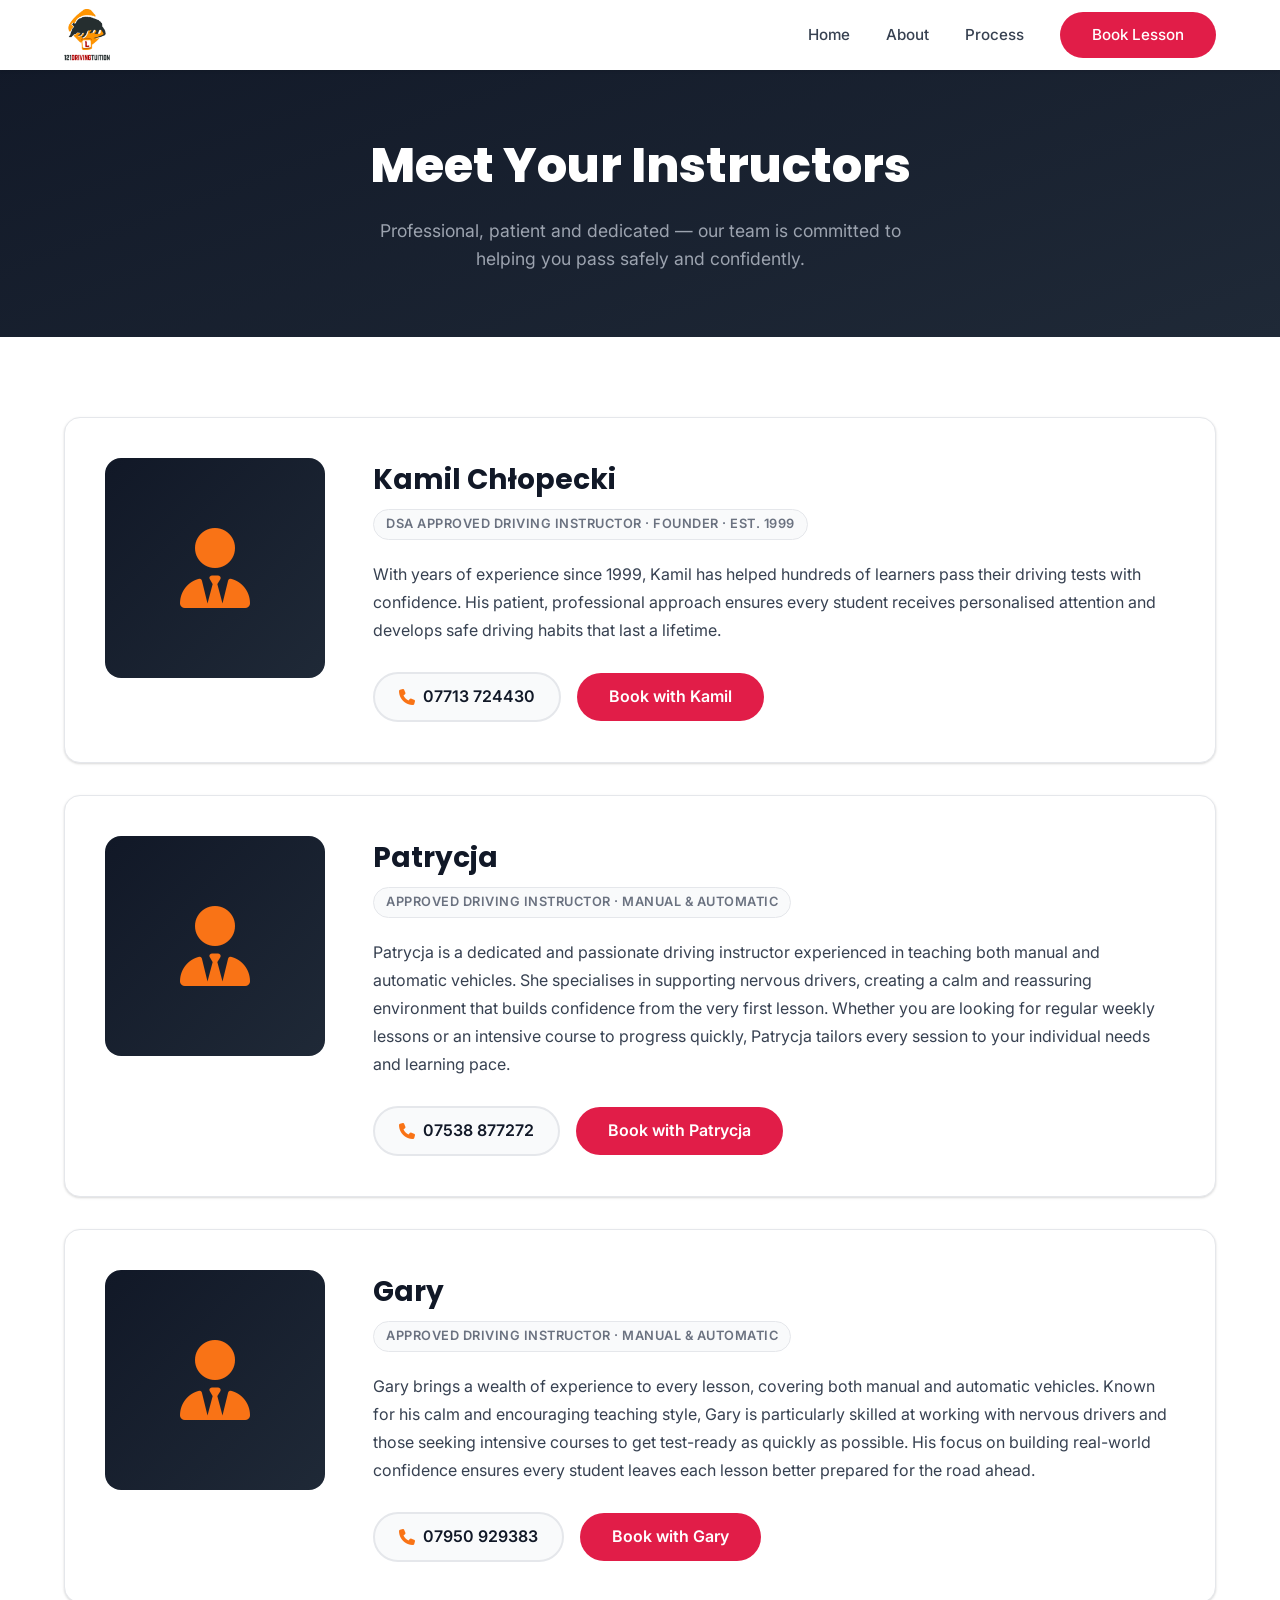
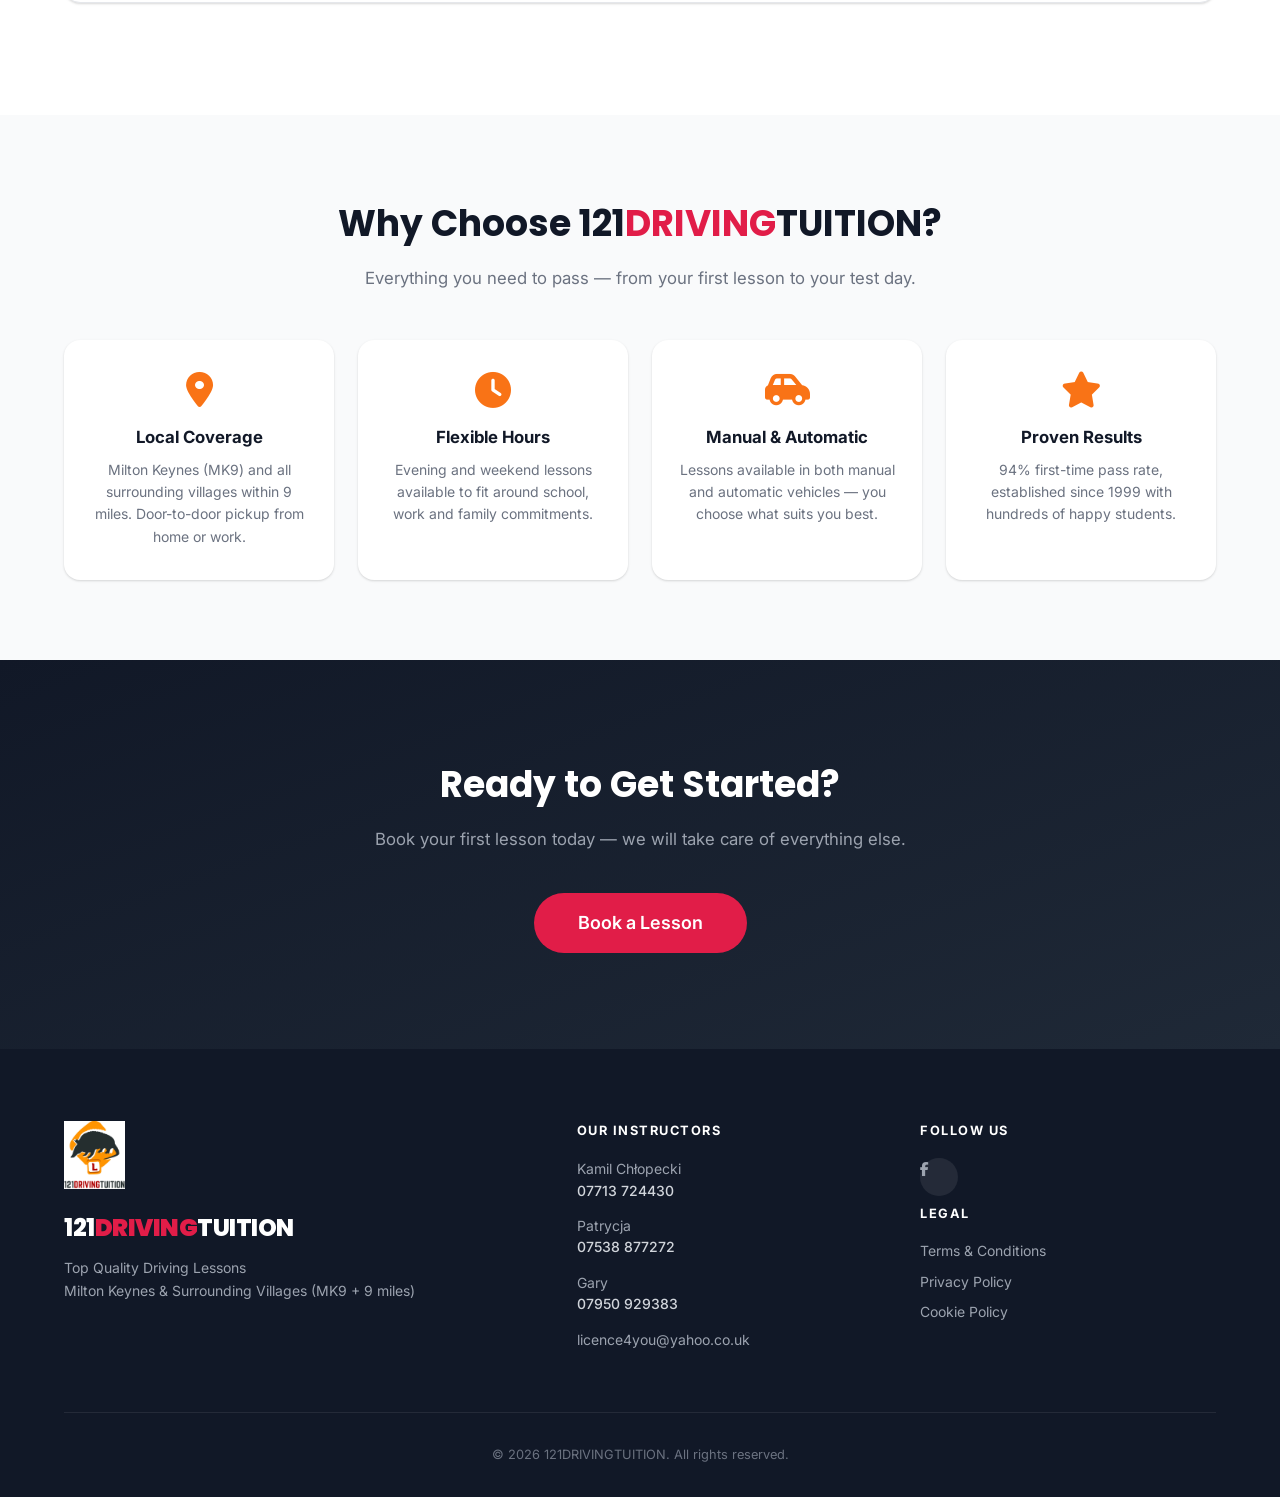
==== about.html @ 140a403e "Initial build of 121DRIVINGTUITION website - Landing page: hero, pricing, testimonials (dual scroll)" ====
<!DOCTYPE html>
<html lang="en">
<head>
  <meta charset="UTF-8">
  <meta name="viewport" content="width=device-width, initial-scale=1.0">
  <meta name="description" content="Meet the 121DRIVINGTUITION team — DSA Approved instructors Kamil, Patrycja and Gary serving Milton Keynes and surrounding villages.">
  <title>About Us | 121DRIVINGTUITION</title>
  <link rel="stylesheet" href="css/style.css">
  <link rel="preconnect" href="https://fonts.googleapis.com">
  <link rel="preconnect" href="https://fonts.gstatic.com" crossorigin>
  <link href="https://fonts.googleapis.com/css2?family=Inter:wght@400;500;600;700&family=Poppins:wght@600;700;800;900&display=swap" rel="stylesheet">
  <link rel="stylesheet" href="https://cdnjs.cloudflare.com/ajax/libs/font-awesome/6.5.0/css/all.min.css">
</head>
<body>

  <!-- ====== NAVBAR ====== -->
  <nav class="navbar" id="navbar">
    <div class="nav-inner">
      <a href="index.html" class="nav-logo">
        <img src="images/logo.jpg" alt="121DRIVINGTUITION logo">
      </a>
      <ul class="nav-menu" id="nav-menu">
        <li><a href="index.html"        class="nav-link">Home</a></li>
        <li><a href="about.html"        class="nav-link">About</a></li>
        <li><a href="process.html"      class="nav-link">Process</a></li>
        <li><a href="index.html#book"   class="nav-link btn-red">Book Lesson</a></li>
      </ul>
      <button class="hamburger" id="hamburger" aria-label="Toggle menu">
        <span></span><span></span><span></span>
      </button>
    </div>
  </nav>

  <!-- ====== PAGE HEADER ====== -->
  <section class="page-header">
    <div class="container">
      <h1>Meet Your Instructors</h1>
      <p>Professional, patient and dedicated &mdash; our team is committed to helping you pass safely and confidently.</p>
    </div>
  </section>

  <!-- ====== INSTRUCTORS ====== -->
  <section class="instructors">
    <div class="container">

      <!-- Kamil -->
      <div class="instructor-card">
        <div class="instructor-avatar">
          <i class="fas fa-user-tie"></i>
        </div>
        <div class="instructor-info">
          <h2>Kamil Ch&#322;opecki</h2>
          <span class="instructor-badge">DSA Approved Driving Instructor &middot; Founder &middot; Est. 1999</span>
          <p>
            With years of experience since 1999, Kamil has helped hundreds of learners pass their
            driving tests with confidence. His patient, professional approach ensures every student
            receives personalised attention and develops safe driving habits that last a lifetime.
          </p>
          <div class="instructor-actions">
            <a href="tel:07713724430" class="btn-phone">
              <i class="fas fa-phone"></i> 07713 724430
            </a>
            <a href="index.html#book" class="btn-red">Book with Kamil</a>
          </div>
        </div>
      </div>

      <!-- Patrycja -->
      <div class="instructor-card">
        <div class="instructor-avatar">
          <i class="fas fa-user-tie"></i>
        </div>
        <div class="instructor-info">
          <h2>Patrycja</h2>
          <span class="instructor-badge">Approved Driving Instructor &middot; Manual &amp; Automatic</span>
          <p>
            Patrycja is a dedicated and passionate driving instructor experienced in teaching
            both manual and automatic vehicles. She specialises in supporting nervous drivers,
            creating a calm and reassuring environment that builds confidence from the very first
            lesson. Whether you are looking for regular weekly lessons or an intensive course to
            progress quickly, Patrycja tailors every session to your individual needs and learning pace.
          </p>
          <div class="instructor-actions">
            <a href="tel:07538877272" class="btn-phone">
              <i class="fas fa-phone"></i> 07538 877272
            </a>
            <a href="index.html#book" class="btn-red">Book with Patrycja</a>
          </div>
        </div>
      </div>

      <!-- Gary -->
      <div class="instructor-card">
        <div class="instructor-avatar">
          <i class="fas fa-user-tie"></i>
        </div>
        <div class="instructor-info">
          <h2>Gary</h2>
          <span class="instructor-badge">Approved Driving Instructor &middot; Manual &amp; Automatic</span>
          <p>
            Gary brings a wealth of experience to every lesson, covering both manual and automatic
            vehicles. Known for his calm and encouraging teaching style, Gary is particularly skilled
            at working with nervous drivers and those seeking intensive courses to get test-ready as
            quickly as possible. His focus on building real-world confidence ensures every student
            leaves each lesson better prepared for the road ahead.
          </p>
          <div class="instructor-actions">
            <a href="tel:07950929383" class="btn-phone">
              <i class="fas fa-phone"></i> 07950 929383
            </a>
            <a href="index.html#book" class="btn-red">Book with Gary</a>
          </div>
        </div>
      </div>

    </div>
  </section>

  <!-- ====== WHY CHOOSE US ====== -->
  <section class="why-us">
    <div class="container">
      <h2 class="section-title">Why Choose 121<strong style="color:#E11D48">DRIVING</strong>TUITION?</h2>
      <p class="section-subtitle">Everything you need to pass &mdash; from your first lesson to your test day.</p>
      <div class="why-grid">
        <div class="why-card">
          <i class="fas fa-location-dot"></i>
          <h3>Local Coverage</h3>
          <p>Milton Keynes (MK9) and all surrounding villages within 9 miles. Door-to-door pickup from home or work.</p>
        </div>
        <div class="why-card">
          <i class="fas fa-clock"></i>
          <h3>Flexible Hours</h3>
          <p>Evening and weekend lessons available to fit around school, work and family commitments.</p>
        </div>
        <div class="why-card">
          <i class="fas fa-car-side"></i>
          <h3>Manual &amp; Automatic</h3>
          <p>Lessons available in both manual and automatic vehicles &mdash; you choose what suits you best.</p>
        </div>
        <div class="why-card">
          <i class="fas fa-star"></i>
          <h3>Proven Results</h3>
          <p>94% first-time pass rate, established since 1999 with hundreds of happy students.</p>
        </div>
      </div>
    </div>
  </section>

  <!-- ====== CTA ====== -->
  <section class="book-section">
    <div class="container">
      <h2 class="section-title">Ready to Get Started?</h2>
      <p class="section-subtitle">Book your first lesson today &mdash; we will take care of everything else.</p>
      <a href="index.html#book" class="btn-red large">Book a Lesson</a>
    </div>
  </section>

  <!-- ====== FOOTER ====== -->
  <footer>
    <div class="container">
      <div class="footer-grid">
        <div class="footer-brand">
          <img src="images/logo.jpg" alt="121DRIVINGTUITION" class="footer-logo">
          <span class="brand">121<strong>DRIVING</strong>TUITION</span>
          <p>Top Quality Driving Lessons<br>Milton Keynes &amp; Surrounding Villages (MK9 + 9 miles)</p>
        </div>
        <div class="footer-col">
          <h4>Our Instructors</h4>
          <p>Kamil Ch&#322;opecki<br><a href="tel:07713724430" class="tel">07713 724430</a></p>
          <p>Patrycja<br><a href="tel:07538877272" class="tel">07538 877272</a></p>
          <p>Gary<br><a href="tel:07950929383" class="tel">07950 929383</a></p>
          <p><a href="mailto:licence4you@yahoo.co.uk">licence4you@yahoo.co.uk</a></p>
        </div>
        <div class="footer-col">
          <h4>Follow Us</h4>
          <div class="footer-social">
            <a href="https://www.facebook.com/instruktor.naukijazdy.9"
               target="_blank" rel="noopener noreferrer"
               class="social-btn" aria-label="Facebook">
              <i class="fab fa-facebook-f"></i>
            </a>
          </div>
          <h4>Legal</h4>
          <a href="terms.html">Terms &amp; Conditions</a>
          <a href="privacy.html">Privacy Policy</a>
          <a href="cookies.html">Cookie Policy</a>
        </div>
      </div>
      <p class="footer-bottom">&copy; 2026 121DRIVINGTUITION. All rights reserved.</p>
    </div>
  </footer>

  <script src="js/main.js"></script>
</body>
</html>
---- css/style.css ----
/* ============================================================
   121DRIVINGTUITION — Main Stylesheet
   ============================================================ */

/* ---------- Variables ---------- */
:root {
  --orange:    #F97316;
  --red:       #E11D48;
  --red-hover: #BE123C;
  --dark:      #111827;
  --dark-2:    #1F2937;
  --text:      #374151;
  --text-light:#6B7280;
  --surface:   #F9FAFB;
  --border:    #E5E7EB;
  --white:     #FFFFFF;
  --shadow-sm: 0 1px 3px rgba(0,0,0,.1),0 1px 2px rgba(0,0,0,.06);
  --shadow:    0 4px 6px -1px rgba(0,0,0,.1),0 2px 4px -1px rgba(0,0,0,.06);
  --shadow-lg: 0 10px 25px -5px rgba(0,0,0,.1),0 4px 10px -5px rgba(0,0,0,.06);
  --radius:    0.5rem;
  --radius-lg: 1rem;
  --font-body: 'Inter', sans-serif;
  --font-head: 'Poppins', sans-serif;
}

/* ---------- Reset ---------- */
*, *::before, *::after { box-sizing: border-box; margin: 0; padding: 0; }
html { scroll-behavior: smooth; }
body { font-family: var(--font-body); color: var(--text); background: var(--white); line-height: 1.6; }
img  { display: block; max-width: 100%; height: auto; }
a    { text-decoration: none; color: inherit; }
ul   { list-style: none; }

/* ---------- Utilities ---------- */
.container { max-width: 1200px; margin: 0 auto; padding: 0 1.5rem; }

.section-title {
  font-family: var(--font-head);
  font-size: clamp(1.75rem, 3vw, 2.25rem);
  font-weight: 700;
  color: var(--dark);
  text-align: center;
  margin-bottom: 0.75rem;
}
.section-subtitle {
  text-align: center;
  color: var(--text-light);
  font-size: 1.05rem;
  margin-bottom: 3rem;
  max-width: 560px;
  margin-left: auto;
  margin-right: auto;
}

/* Brand name: 121<DRIVING>TUITION */
.brand { font-family: var(--font-head); font-weight: 800; letter-spacing: -0.5px; }
.brand strong { color: var(--red); font-weight: 900; }

/* Buttons */
.btn-red {
  display: inline-block;
  background: var(--red);
  color: var(--white);
  padding: 0.7rem 2rem;
  border-radius: 9999px;
  font-weight: 600;
  font-size: 1rem;
  transition: background .2s, transform .15s;
  white-space: nowrap;
}
.btn-red:hover  { background: var(--red-hover); transform: translateY(-1px); color: var(--white); }
.btn-red.large  { padding: 1rem 2.75rem; font-size: 1.125rem; }

/* ============================================================
   NAVBAR
   ============================================================ */
.navbar {
  position: fixed;
  inset: 0 0 auto 0;
  background: var(--white);
  box-shadow: var(--shadow-sm);
  z-index: 1000;
  height: 70px;
}
.nav-inner {
  max-width: 1200px;
  margin: 0 auto;
  padding: 0 1.5rem;
  height: 100%;
  display: flex;
  align-items: center;
  justify-content: space-between;
}
.nav-logo img { height: 52px; width: auto; }

.nav-menu {
  display: flex;
  align-items: center;
  gap: 2.25rem;
}
.nav-link {
  font-weight: 500;
  color: var(--text);
  font-size: 0.95rem;
  transition: color .2s;
}
.nav-link:hover { color: var(--red); }
.nav-link.btn-red { color: var(--white); }
.nav-link.btn-red:hover { color: var(--white); }

/* Hamburger */
.hamburger {
  display: none;
  flex-direction: column;
  justify-content: center;
  gap: 5px;
  width: 32px;
  height: 32px;
  cursor: pointer;
  background: none;
  border: none;
  padding: 0;
}
.hamburger span {
  display: block;
  width: 100%;
  height: 2px;
  background: var(--dark);
  border-radius: 2px;
  transition: all .3s;
}
.hamburger.open span:nth-child(1) { transform: translateY(7px) rotate(45deg); }
.hamburger.open span:nth-child(2) { opacity: 0; }
.hamburger.open span:nth-child(3) { transform: translateY(-7px) rotate(-45deg); }

/* ============================================================
   HERO
   ============================================================ */
.hero {
  padding: 9rem 0 5.5rem;
  background: linear-gradient(160deg, #111827 0%, #1f2937 100%);
  color: var(--white);
  text-align: center;
}
.hero-logo { height: 90px; width: auto; margin: 0 auto 1.5rem; }

.hero-company {
  font-family: var(--font-head);
  font-size: clamp(2.2rem, 5vw, 3.5rem);
  font-weight: 800;
  color: var(--white);
  letter-spacing: -1px;
  line-height: 1;
  margin-bottom: 0.35rem;
}
.hero-company strong { color: var(--red); }

.hero-tagline {
  font-size: 0.85rem;
  letter-spacing: 5px;
  text-transform: uppercase;
  color: var(--orange);
  font-weight: 600;
  margin-bottom: 1.75rem;
}
.hero-description {
  max-width: 680px;
  margin: 0 auto 3rem;
  font-size: 1.1rem;
  color: #D1D5DB;
  line-height: 1.75;
}

/* Feature cards */
.hero-features {
  display: grid;
  grid-template-columns: repeat(4, 1fr);
  gap: 1.25rem;
  max-width: 1000px;
  margin: 0 auto 3rem;
}
.feature-card {
  background: rgba(255,255,255,.06);
  border: 1px solid rgba(255,255,255,.1);
  border-radius: var(--radius-lg);
  padding: 2rem 1.25rem;
  display: flex;
  flex-direction: column;
  align-items: center;
  gap: 0.875rem;
  transition: background .2s;
}
.feature-card:hover { background: rgba(255,255,255,.1); }
.feature-card i {
  font-size: 2.25rem;
  color: var(--orange);
}
.feature-card span {
  font-size: 1rem;
  font-weight: 700;
  color: var(--white);
  line-height: 1.3;
}

/* ============================================================
   PRICING
   ============================================================ */
.pricing { padding: 5rem 0; background: var(--surface); }

.pricing-grid {
  display: grid;
  grid-template-columns: repeat(4, 1fr);
  gap: 1.5rem;
}
.pricing-card {
  background: var(--white);
  border-radius: var(--radius-lg);
  padding: 2rem 1.5rem;
  text-align: center;
  box-shadow: var(--shadow);
  display: flex;
  flex-direction: column;
  gap: 0;
  transition: transform .2s, box-shadow .2s;
  border: 2px solid transparent;
}
.pricing-card:hover {
  transform: translateY(-5px);
  box-shadow: var(--shadow-lg);
  border-color: var(--red);
}
.pricing-card h3 {
  font-size: 1rem;
  font-weight: 700;
  color: var(--dark);
  margin-bottom: 1.25rem;
  min-height: 2.5rem;
  display: flex;
  align-items: center;
  justify-content: center;
}
.price-block { margin-bottom: 0.75rem; }
.price-old {
  display: inline-block;
  font-size: 1.1rem;
  font-weight: 600;
  color: var(--red);
  text-decoration: line-through;
  margin-right: 0.4rem;
}
.price-new {
  font-family: var(--font-head);
  font-size: 2.5rem;
  font-weight: 800;
  color: var(--dark);
  line-height: 1;
}
.price-single {
  font-family: var(--font-head);
  font-size: 2.5rem;
  font-weight: 800;
  color: var(--dark);
  line-height: 1;
}
.pricing-card p {
  color: var(--text-light);
  font-size: 0.85rem;
  margin-bottom: 1.75rem;
  flex: 1;
}

/* ============================================================
   TESTIMONIALS
   ============================================================ */
.testimonials { padding: 5rem 0; background: var(--white); overflow: hidden; }

.scroll-outer {
  overflow: hidden;
  margin-bottom: 1.5rem;
  /* mask so edges fade */
  -webkit-mask-image: linear-gradient(to right, transparent 0%, black 5%, black 95%, transparent 100%);
  mask-image:         linear-gradient(to right, transparent 0%, black 5%, black 95%, transparent 100%);
}
.scroll-track {
  display: flex;
  gap: 1.25rem;
  width: max-content;
  animation: slideLeft 35s linear infinite;
}
.scroll-track:hover { animation-play-state: paused; }

.photo-track { animation-duration: 65s; } /* slower than text */

@keyframes slideLeft {
  from { transform: translateX(0); }
  to   { transform: translateX(-50%); }
}

/* Text testimonial card */
.t-card {
  background: var(--white);
  border: 1px solid var(--border);
  border-radius: var(--radius-lg);
  padding: 1.5rem;
  width: 310px;
  flex-shrink: 0;
  box-shadow: var(--shadow-sm);
}
.t-card .t-name  { font-weight: 700; color: var(--dark); margin-bottom: 0.25rem; font-size: 0.95rem; }
.t-card .t-stars { color: var(--orange); font-size: 0.8rem; margin-bottom: 0.75rem; letter-spacing: 1px; }
.t-card .t-text  { font-size: 0.875rem; color: var(--text); line-height: 1.65; }

/* Photo card */
.p-card {
  width: 200px;
  height: 200px;
  flex-shrink: 0;
  border-radius: var(--radius-lg);
  overflow: hidden;
  box-shadow: var(--shadow);
}
.p-card img { width: 100%; height: 100%; object-fit: cover; }

/* ============================================================
   BOOK SECTION
   ============================================================ */
.book-section {
  padding: 6rem 0;
  background: linear-gradient(160deg, #111827 0%, #1f2937 100%);
  text-align: center;
  color: var(--white);
}
.book-section .section-title  { color: var(--white); margin-bottom: 0.75rem; }
.book-section .section-subtitle { color: #9CA3AF; margin-bottom: 2.5rem; }

/* ============================================================
   PAGE HEADER (About / Process pages)
   ============================================================ */
.page-header {
  padding: 8rem 0 4rem;
  background: linear-gradient(160deg, #111827 0%, #1f2937 100%);
  text-align: center;
  color: var(--white);
}
.page-header h1 {
  font-family: var(--font-head);
  font-size: clamp(2rem, 4vw, 3rem);
  font-weight: 800;
  color: var(--white);
  margin-bottom: 0.75rem;
}
.page-header p { color: #9CA3AF; font-size: 1.1rem; max-width: 560px; margin: 0 auto; }

/* ============================================================
   ABOUT PAGE — Instructors
   ============================================================ */
.instructors { padding: 5rem 0; }

.instructor-card {
  display: grid;
  grid-template-columns: 220px 1fr;
  gap: 3rem;
  align-items: start;
  background: var(--white);
  border: 1px solid var(--border);
  border-radius: var(--radius-lg);
  padding: 2.5rem;
  margin-bottom: 2rem;
  box-shadow: var(--shadow-sm);
  transition: box-shadow .2s;
}
.instructor-card:hover { box-shadow: var(--shadow-lg); }

.instructor-avatar {
  width: 220px;
  height: 220px;
  border-radius: var(--radius-lg);
  background: linear-gradient(135deg, var(--dark) 0%, var(--dark-2) 100%);
  display: flex;
  align-items: center;
  justify-content: center;
  flex-shrink: 0;
}
.instructor-avatar i { font-size: 5rem; color: var(--orange); }

.instructor-info h2 {
  font-family: var(--font-head);
  font-size: 1.75rem;
  color: var(--dark);
  margin-bottom: 0.4rem;
}
.instructor-badge {
  display: inline-block;
  background: var(--surface);
  border: 1px solid var(--border);
  color: var(--text-light);
  font-size: 0.8rem;
  font-weight: 600;
  padding: 0.25rem 0.75rem;
  border-radius: 9999px;
  margin-bottom: 1.25rem;
  text-transform: uppercase;
  letter-spacing: 0.5px;
}
.instructor-info p {
  color: var(--text);
  line-height: 1.75;
  margin-bottom: 1.75rem;
  font-size: 1rem;
}
.instructor-actions { display: flex; gap: 1rem; flex-wrap: wrap; align-items: center; }
.btn-phone {
  display: inline-flex;
  align-items: center;
  gap: 0.5rem;
  background: var(--surface);
  border: 2px solid var(--border);
  color: var(--dark);
  padding: 0.65rem 1.5rem;
  border-radius: 9999px;
  font-weight: 600;
  font-size: 1rem;
  transition: border-color .2s, background .2s;
}
.btn-phone:hover { border-color: var(--orange); background: #fff7ed; }
.btn-phone i { color: var(--orange); }

/* Why choose us */
.why-us { padding: 5rem 0; background: var(--surface); }
.why-grid {
  display: grid;
  grid-template-columns: repeat(4, 1fr);
  gap: 1.5rem;
  margin-top: 3rem;
}
.why-card {
  background: var(--white);
  border-radius: var(--radius-lg);
  padding: 2rem 1.5rem;
  text-align: center;
  box-shadow: var(--shadow-sm);
}
.why-card i { font-size: 2.25rem; color: var(--orange); margin-bottom: 1rem; }
.why-card h3 { font-size: 1.05rem; margin-bottom: 0.5rem; color: var(--dark); }
.why-card p  { font-size: 0.875rem; color: var(--text-light); line-height: 1.6; }

/* ============================================================
   PROCESS PAGE
   ============================================================ */
.process-steps { padding: 5rem 0; }

.step-item {
  display: grid;
  grid-template-columns: 80px 1fr;
  gap: 2.5rem;
  margin-bottom: 4rem;
  align-items: start;
}
.step-num {
  width: 80px;
  height: 80px;
  border-radius: 50%;
  background: var(--dark);
  color: var(--white);
  font-family: var(--font-head);
  font-size: 2rem;
  font-weight: 800;
  display: flex;
  align-items: center;
  justify-content: center;
  flex-shrink: 0;
  box-shadow: var(--shadow);
}
.step-body h2 {
  font-size: 1.6rem;
  color: var(--dark);
  margin-bottom: 1rem;
}
.step-body p { color: var(--text); line-height: 1.75; margin-bottom: 1rem; }
.step-body ul {
  list-style: disc;
  padding-left: 1.5rem;
  margin-bottom: 1rem;
}
.step-body ul li { color: var(--text); margin-bottom: 0.4rem; line-height: 1.6; }
.step-body a { color: var(--red); font-weight: 500; }
.step-body a:hover { text-decoration: underline; }

.test-grid {
  display: grid;
  grid-template-columns: 1fr 1fr;
  gap: 1.5rem;
  margin: 1.5rem 0;
}
.test-card {
  background: var(--surface);
  border: 1px solid var(--border);
  border-radius: var(--radius-lg);
  padding: 1.5rem;
}
.test-card h3 { font-size: 1.05rem; color: var(--dark); margin-bottom: 1rem; }
.test-card ul { list-style: disc; padding-left: 1.25rem; }
.test-card ul li { color: var(--text); font-size: 0.9rem; margin-bottom: 0.35rem; }

.video-wrapper {
  position: relative;
  padding-bottom: 56.25%;
  height: 0;
  overflow: hidden;
  border-radius: var(--radius-lg);
  margin-top: 1.5rem;
}
.video-wrapper iframe {
  position: absolute;
  top: 0; left: 0;
  width: 100%;
  height: 100%;
  border: 0;
}

.process-cta {
  padding: 5rem 0;
  background: var(--surface);
  text-align: center;
}
.process-cta p {
  color: var(--text-light);
  font-size: 1.05rem;
  max-width: 520px;
  margin: 0 auto 2rem;
}

/* ============================================================
   LEGAL PAGES
   ============================================================ */
.legal-content { padding: 5rem 0; }
.legal-content .legal-inner { max-width: 780px; margin: 0 auto; }
.legal-content h2 { font-size: 1.4rem; color: var(--dark); margin: 2rem 0 0.75rem; }
.legal-content h3 { font-size: 1.1rem; color: var(--dark); margin: 1.5rem 0 0.5rem; }
.legal-content p  { color: var(--text); line-height: 1.75; margin-bottom: 1rem; }
.legal-content ul { list-style: disc; padding-left: 1.5rem; margin-bottom: 1rem; }
.legal-content ul li { color: var(--text); line-height: 1.7; margin-bottom: 0.3rem; }

/* ============================================================
   FOOTER
   ============================================================ */
footer {
  background: var(--dark);
  color: #9CA3AF;
  padding: 4.5rem 0 2rem;
}
.footer-grid {
  display: grid;
  grid-template-columns: 2.2fr 1.4fr 1.4fr;
  gap: 3rem;
  padding-bottom: 3rem;
  border-bottom: 1px solid rgba(255,255,255,.08);
  margin-bottom: 2rem;
}
.footer-logo { height: 68px; width: auto; margin-bottom: 1.25rem; }
.footer-brand .brand { font-size: 1.5rem; color: var(--white); display: block; margin-bottom: 0.5rem; }
.footer-brand p { font-size: 0.875rem; line-height: 1.65; }

.footer-col h4 {
  color: var(--white);
  font-size: 0.8rem;
  text-transform: uppercase;
  letter-spacing: 1.5px;
  margin-bottom: 1rem;
}
.footer-col h4 + h4 { margin-top: 1.75rem; }
.footer-col p { font-size: 0.875rem; margin-bottom: 0.85rem; line-height: 1.55; }
.footer-col a {
  display: block;
  font-size: 0.875rem;
  color: #9CA3AF;
  transition: color .2s;
  margin-bottom: 0.5rem;
}
.footer-col a:hover { color: var(--orange); }
.footer-col .tel { font-size: 0.875rem; color: #D1D5DB; font-weight: 500; }

.footer-social { display: flex; gap: 0.75rem; margin-top: 0.5rem; }
.social-btn {
  display: inline-flex;
  align-items: center;
  justify-content: center;
  width: 38px;
  height: 38px;
  border-radius: 50%;
  background: rgba(255,255,255,.08);
  color: #9CA3AF;
  transition: background .2s, color .2s;
}
.social-btn:hover { background: var(--orange); color: var(--white); }

.footer-bottom {
  text-align: center;
  font-size: 0.8rem;
  color: #6B7280;
}

/* ============================================================
   RESPONSIVE
   ============================================================ */
@media (max-width: 1024px) {
  .hero-features   { grid-template-columns: repeat(2, 1fr); }
  .pricing-grid    { grid-template-columns: repeat(2, 1fr); }
  .why-grid        { grid-template-columns: repeat(2, 1fr); }
  .footer-grid     { grid-template-columns: 1fr 1fr; }
  .footer-brand    { grid-column: span 2; }
}

@media (max-width: 768px) {
  /* Mobile nav */
  .nav-menu {
    position: fixed;
    top: 70px; left: 0; right: 0; bottom: 0;
    background: var(--white);
    flex-direction: column;
    align-items: flex-start;
    gap: 0;
    padding: 1rem 0 2rem;
    overflow-y: auto;
    transform: translateX(100%);
    transition: transform .3s ease;
    box-shadow: var(--shadow-lg);
  }
  .nav-menu.open { transform: translateX(0); }
  .nav-menu li   { width: 100%; }
  .nav-link {
    display: block;
    padding: 0.875rem 1.75rem;
    border-bottom: 1px solid var(--border);
    font-size: 1rem;
    border-radius: 0;
  }
  .nav-link.btn-red {
    margin: 1rem 1.75rem 0;
    width: calc(100% - 3.5rem);
    text-align: center;
    border-bottom: none;
  }
  .hamburger { display: flex; }

  /* Instructor card */
  .instructor-card { grid-template-columns: 1fr; }
  .instructor-avatar { width: 100%; height: 180px; }

  /* Process */
  .step-item { grid-template-columns: 56px 1fr; gap: 1.25rem; }
  .step-num  { width: 56px; height: 56px; font-size: 1.5rem; }
  .test-grid { grid-template-columns: 1fr; }

  .footer-grid  { grid-template-columns: 1fr; }
  .footer-brand { grid-column: span 1; }

  /* Faster text scroll on mobile */
  .scroll-track { animation-duration: 18s; }
  .photo-track  { animation-duration: 35s; }
}

@media (max-width: 480px) {
  .hero-features { grid-template-columns: repeat(2, 1fr); }
  .pricing-grid  { grid-template-columns: 1fr; }
  .why-grid      { grid-template-columns: 1fr; }
}
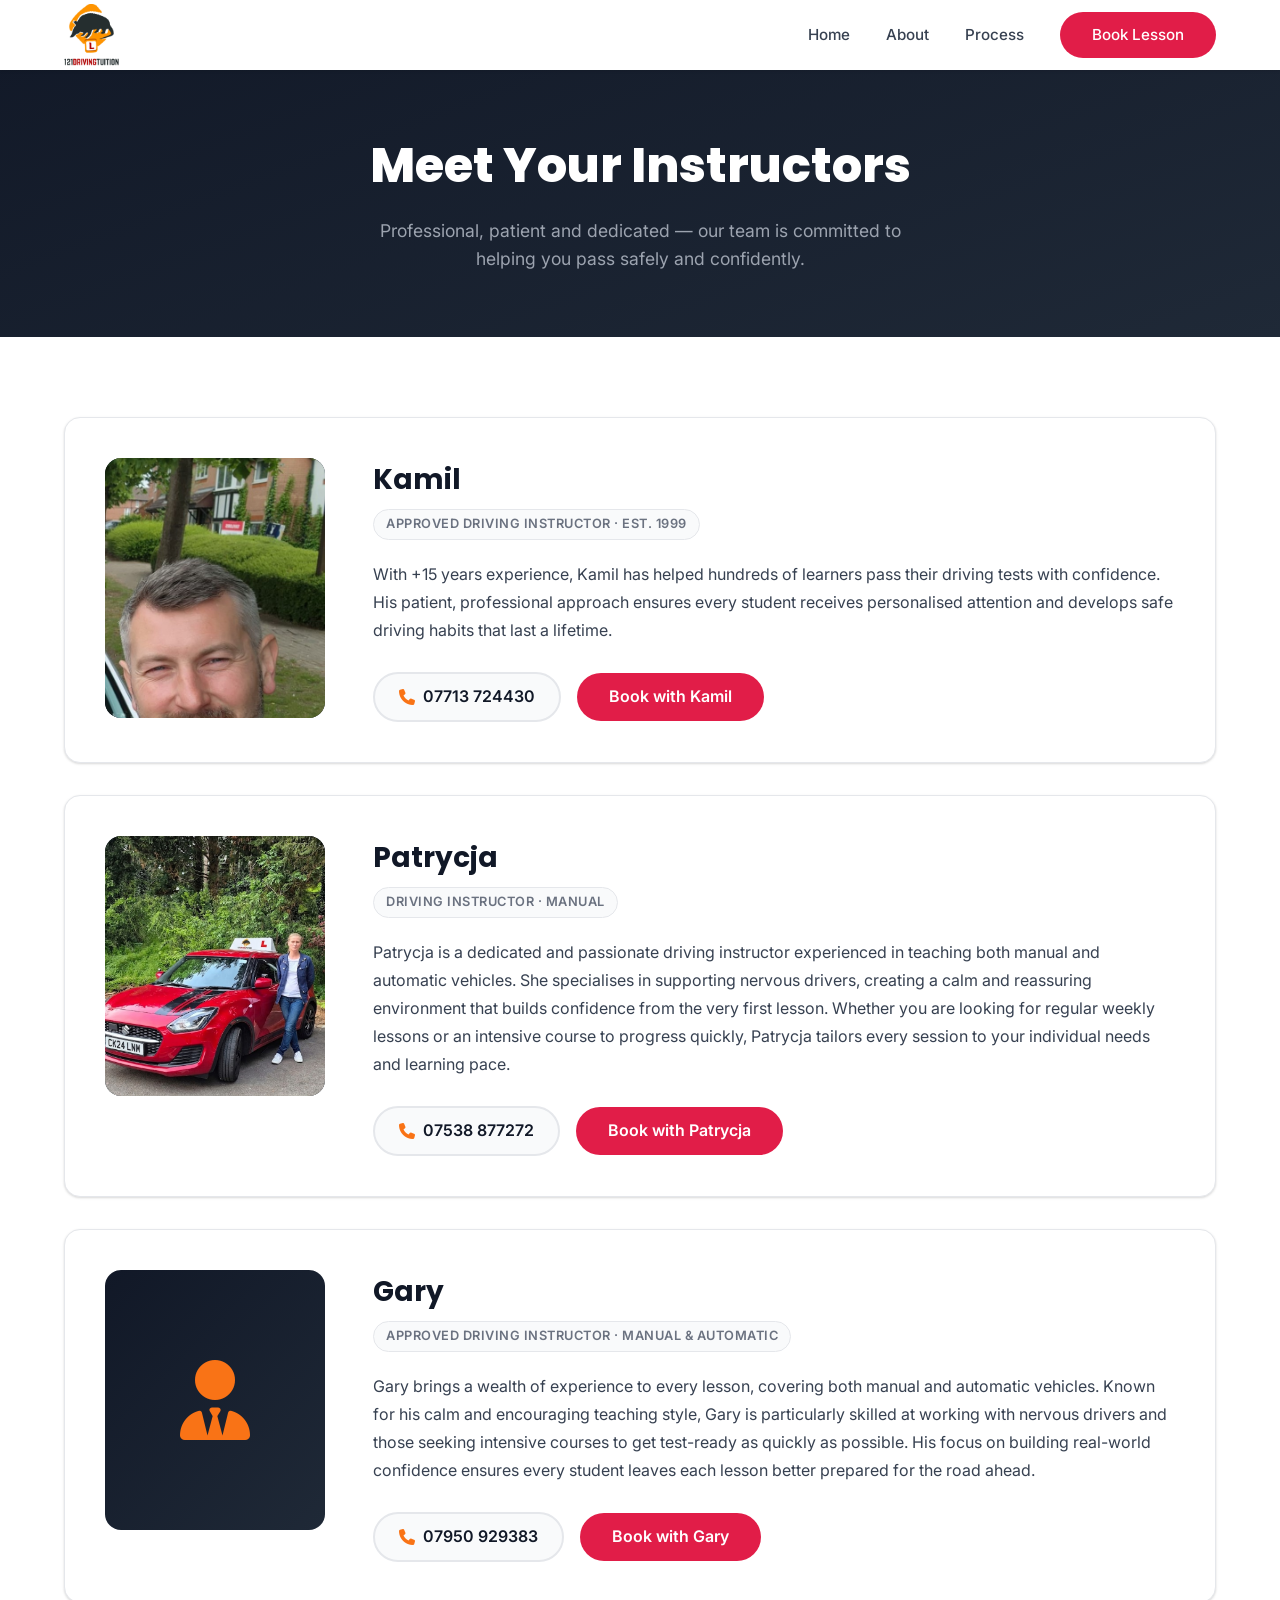
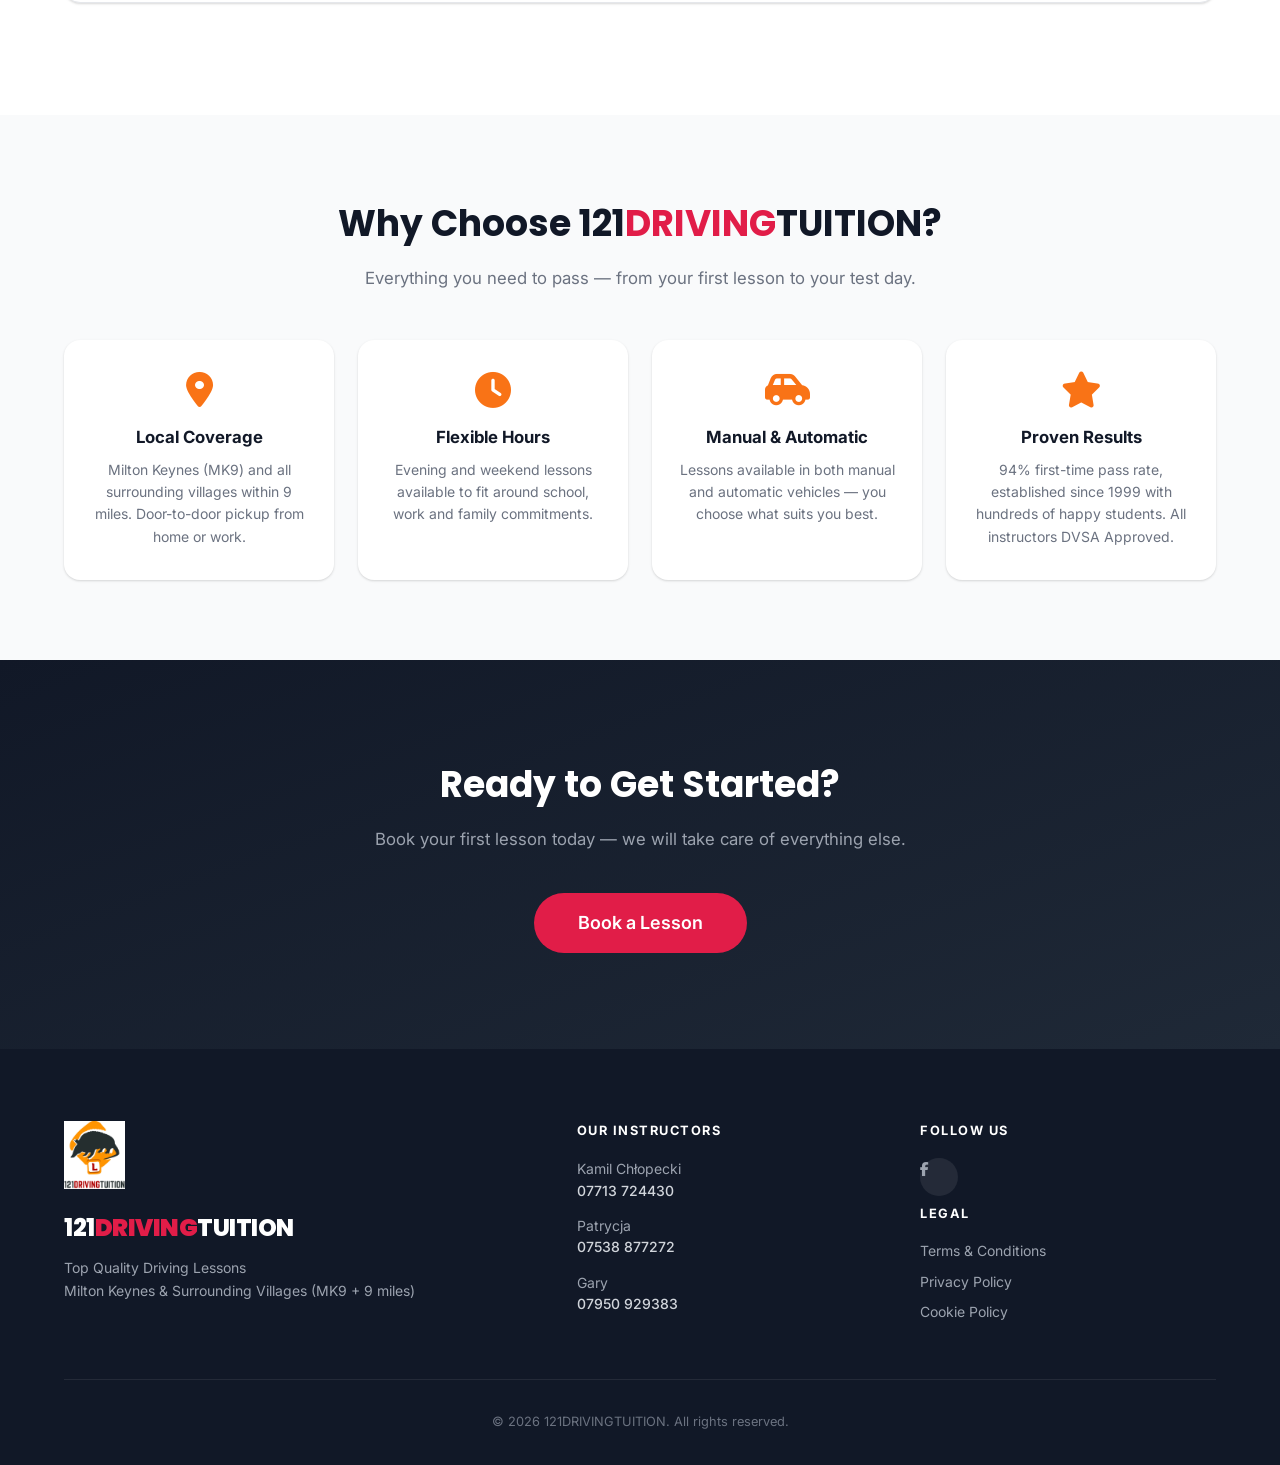
==== commit 68169c6b: "Update: logo, pricing disclaimer, testimonials, about page, booking embed - Hero logo enlarged; navb" ====
--- a/about.html
+++ b/about.html
@@ -1,9 +1,9 @@
-<!DOCTYPE html>
+﻿<!DOCTYPE html>
 <html lang="en">
 <head>
   <meta charset="UTF-8">
   <meta name="viewport" content="width=device-width, initial-scale=1.0">
-  <meta name="description" content="Meet the 121DRIVINGTUITION team — DSA Approved instructors Kamil, Patrycja and Gary serving Milton Keynes and surrounding villages.">
+  <meta name=”description” content=”Meet the 121DRIVINGTUITION team — DVSA Approved instructors Kamil, Patrycja and Gary serving Milton Keynes and surrounding villages.”>
   <title>About Us | 121DRIVINGTUITION</title>
   <link rel="stylesheet" href="css/style.css">
   <link rel="preconnect" href="https://fonts.googleapis.com">
@@ -46,13 +46,13 @@
       <!-- Kamil -->
       <div class="instructor-card">
         <div class="instructor-avatar">
-          <i class="fas fa-user-tie"></i>
+          <img src="images/kc.jpeg" alt="Kamil, driving instructor">
         </div>
         <div class="instructor-info">
-          <h2>Kamil Ch&#322;opecki</h2>
-          <span class="instructor-badge">DSA Approved Driving Instructor &middot; Founder &middot; Est. 1999</span>
+          <h2>Kamil</h2>
+          <span class="instructor-badge">Approved Driving Instructor &middot; Est. 1999</span>
           <p>
-            With years of experience since 1999, Kamil has helped hundreds of learners pass their
+            With +15 years experience, Kamil has helped hundreds of learners pass their
             driving tests with confidence. His patient, professional approach ensures every student
             receives personalised attention and develops safe driving habits that last a lifetime.
           </p>
@@ -68,11 +68,11 @@
       <!-- Patrycja -->
       <div class="instructor-card">
         <div class="instructor-avatar">
-          <i class="fas fa-user-tie"></i>
+          <img src="images/pc.jpeg" alt="Patrycja, driving instructor">
         </div>
         <div class="instructor-info">
           <h2>Patrycja</h2>
-          <span class="instructor-badge">Approved Driving Instructor &middot; Manual &amp; Automatic</span>
+          <span class="instructor-badge">Driving Instructor &middot; Manual</span>
           <p>
             Patrycja is a dedicated and passionate driving instructor experienced in teaching
             both manual and automatic vehicles. She specialises in supporting nervous drivers,
@@ -91,7 +91,7 @@
 
       <!-- Gary -->
       <div class="instructor-card">
-        <div class="instructor-avatar">
+        <div class="instructor-avatar no-photo">
           <i class="fas fa-user-tie"></i>
         </div>
         <div class="instructor-info">
@@ -140,7 +140,7 @@
         <div class="why-card">
           <i class="fas fa-star"></i>
           <h3>Proven Results</h3>
-          <p>94% first-time pass rate, established since 1999 with hundreds of happy students.</p>
+          <p>94% first-time pass rate, established since 1999 with hundreds of happy students. All instructors DVSA Approved.</p>
         </div>
       </div>
     </div>
@@ -169,7 +169,7 @@
           <p>Kamil Ch&#322;opecki<br><a href="tel:07713724430" class="tel">07713 724430</a></p>
           <p>Patrycja<br><a href="tel:07538877272" class="tel">07538 877272</a></p>
           <p>Gary<br><a href="tel:07950929383" class="tel">07950 929383</a></p>
-          <p><a href="mailto:licence4you@yahoo.co.uk">licence4you@yahoo.co.uk</a></p>
+
         </div>
         <div class="footer-col">
           <h4>Follow Us</h4>
@@ -193,3 +193,4 @@
   <script src="js/main.js"></script>
 </body>
 </html>
+
--- a/css/style.css
+++ b/css/style.css
@@ -91,7 +91,7 @@
   align-items: center;
   justify-content: space-between;
 }
-.nav-logo img { height: 52px; width: auto; }
+.nav-logo img { height: 62px; width: auto; }
 
 .nav-menu {
   display: flex;
@@ -142,7 +142,7 @@
   color: var(--white);
   text-align: center;
 }
-.hero-logo { height: 90px; width: auto; margin: 0 auto 1.5rem; }
+.hero-logo { height: 160px; width: auto; margin: 0 auto 1.5rem; }
 
 .hero-company {
   font-family: var(--font-head);
@@ -269,6 +269,54 @@
   flex: 1;
 }
 
+/* Pricing disclaimer */
+.pricing-disclaimer {
+  background: #FFF7ED;
+  border: 1px solid #FED7AA;
+  border-radius: var(--radius);
+  padding: 1.25rem 1.5rem;
+  margin-bottom: 2.5rem;
+  max-width: 960px;
+  margin-left: auto;
+  margin-right: auto;
+}
+.pricing-disclaimer > p {
+  font-weight: 600;
+  color: var(--dark);
+  font-size: 0.9rem;
+  margin-bottom: 0.5rem;
+}
+.pricing-disclaimer .estates {
+  font-size: 0.875rem;
+  color: var(--text-light);
+  line-height: 1.7;
+}
+
+/* Booking embed */
+.booking-embed {
+  border-radius: var(--radius-lg);
+  overflow: hidden;
+  box-shadow: var(--shadow-lg);
+  background: var(--white);
+  margin-top: 0.5rem;
+  min-height: 680px;
+  position: relative;
+}
+.booking-embed iframe {
+  display: block;
+  width: 100%;
+  height: 680px;
+  border: none;
+}
+.booking-fallback {
+  display: none;
+  text-align: center;
+  padding: 3rem 2rem;
+  background: var(--white);
+  border-radius: var(--radius-lg);
+}
+.booking-fallback p { color: var(--text-light); margin-bottom: 1.5rem; }
+
 /* ============================================================
    TESTIMONIALS
    ============================================================ */
@@ -373,15 +421,25 @@
 
 .instructor-avatar {
   width: 220px;
-  height: 220px;
-  border-radius: var(--radius-lg);
+  height: 260px;
+  border-radius: var(--radius-lg);
+  overflow: hidden;
+  flex-shrink: 0;
   background: linear-gradient(135deg, var(--dark) 0%, var(--dark-2) 100%);
+}
+.instructor-avatar img {
+  width: 100%;
+  height: 100%;
+  object-fit: cover;
+  object-position: top center;
+  display: block;
+}
+.instructor-avatar.no-photo {
   display: flex;
   align-items: center;
   justify-content: center;
-  flex-shrink: 0;
-}
-.instructor-avatar i { font-size: 5rem; color: var(--orange); }
+}
+.instructor-avatar.no-photo i { font-size: 5rem; color: var(--orange); }
 
 .instructor-info h2 {
   font-family: var(--font-head);
@@ -645,7 +703,7 @@
 
   /* Instructor card */
   .instructor-card { grid-template-columns: 1fr; }
-  .instructor-avatar { width: 100%; height: 180px; }
+  .instructor-avatar { width: 100%; height: 260px; }
 
   /* Process */
   .step-item { grid-template-columns: 56px 1fr; gap: 1.25rem; }
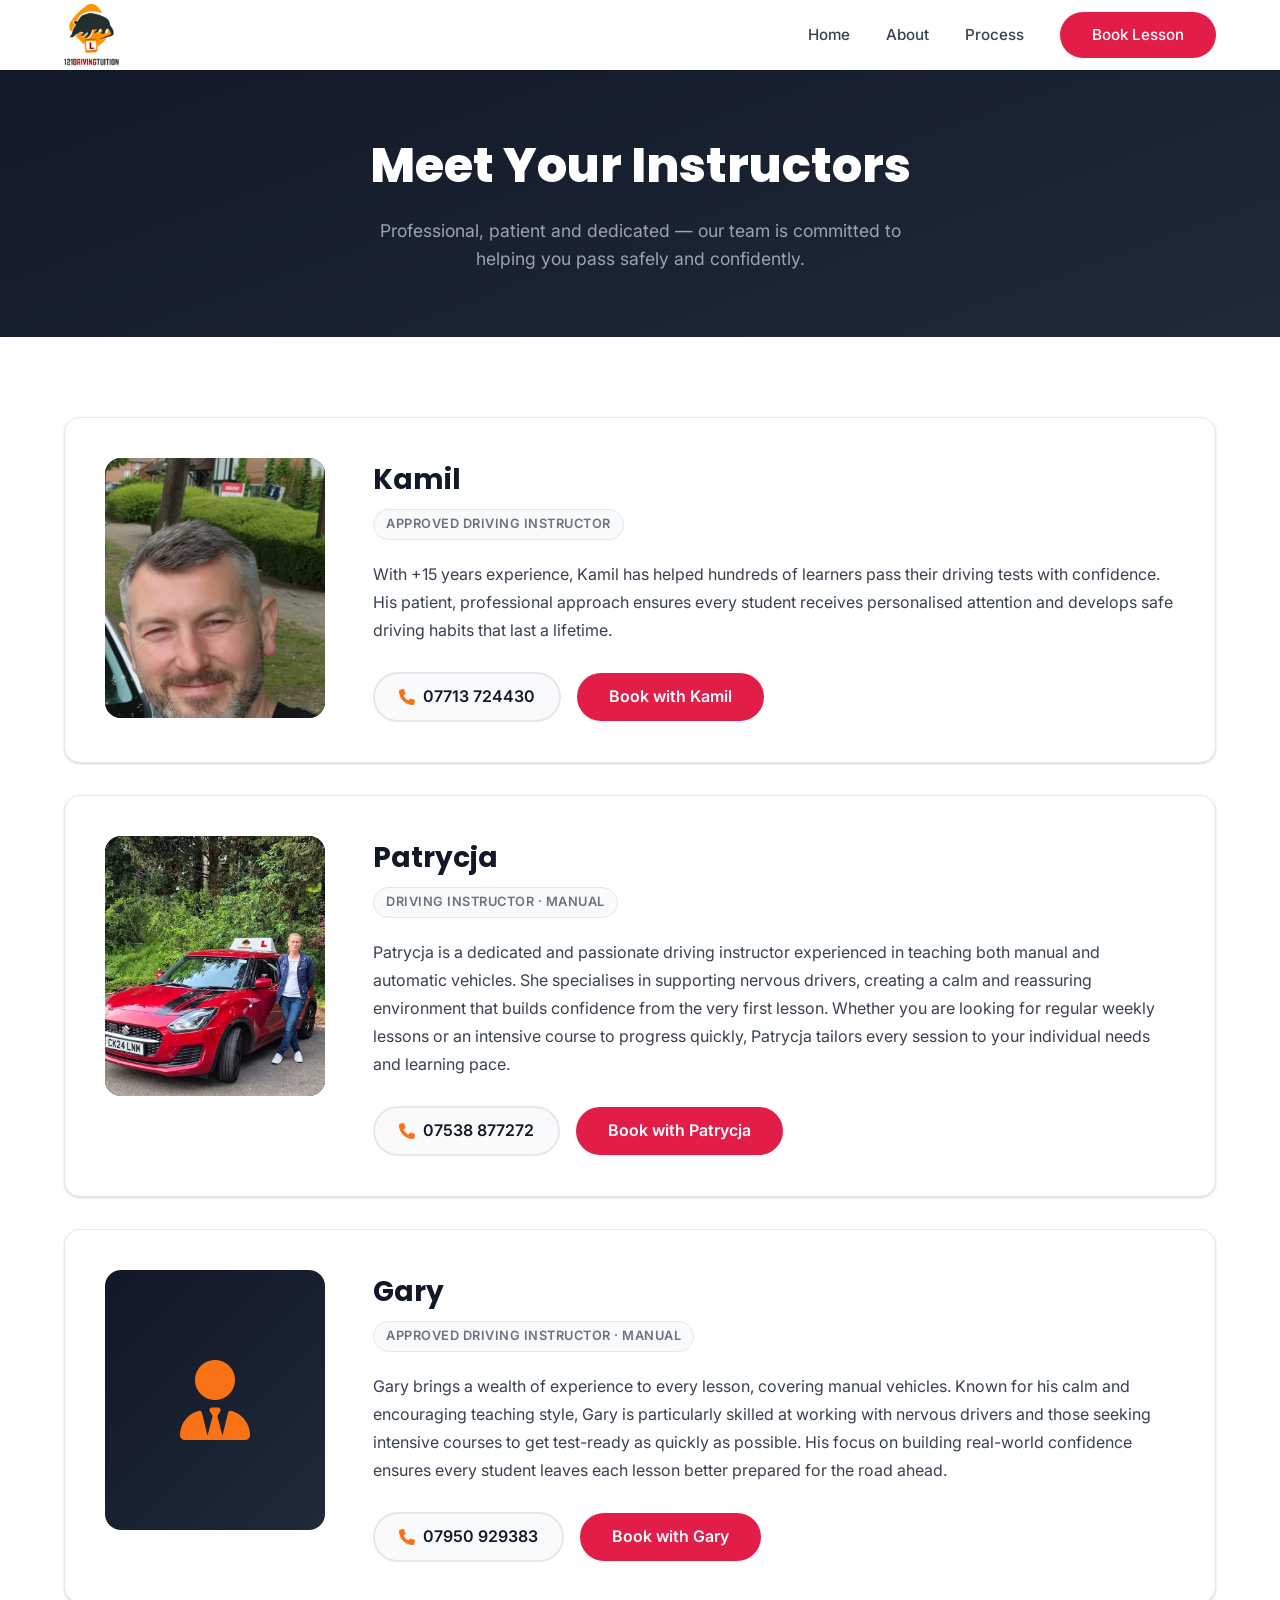
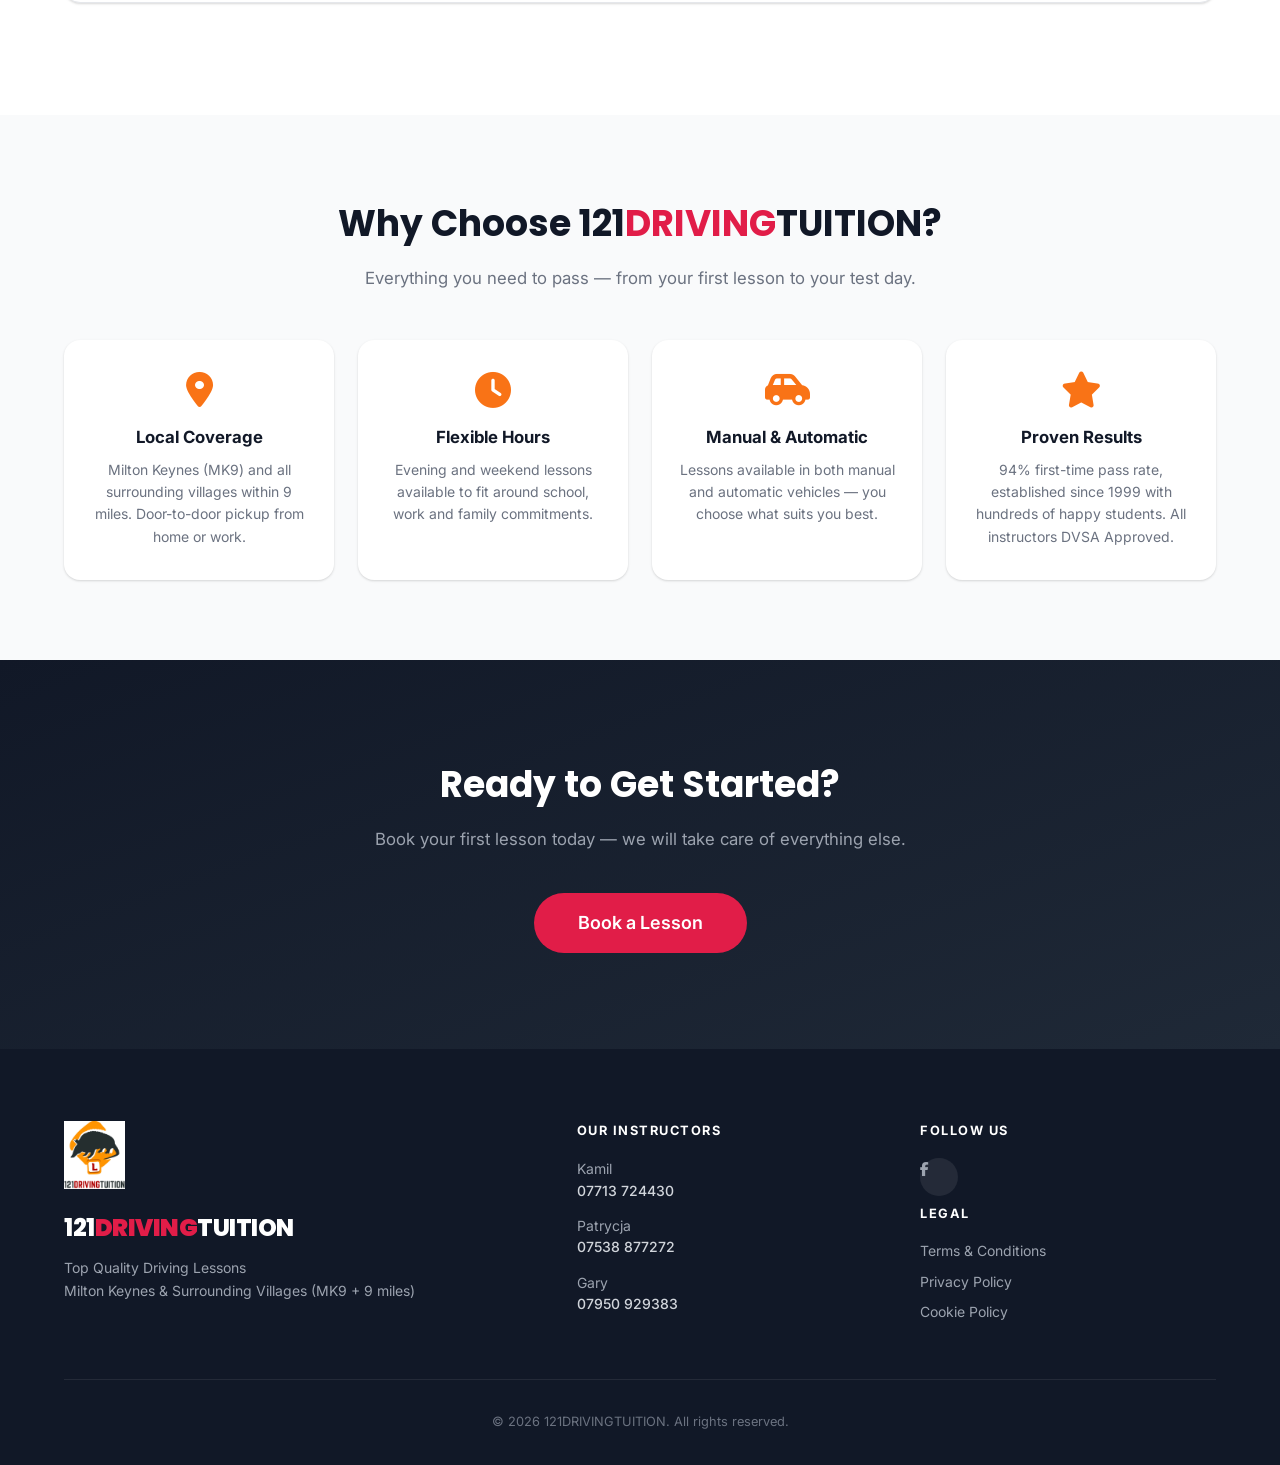
==== commit bc70b48b: "Update: hero text, pricing, disclaimer, photos, footer names, about badges" ====
--- a/about.html
+++ b/about.html
@@ -1,4 +1,4 @@
-﻿<!DOCTYPE html>
+<!DOCTYPE html>
 <html lang="en">
 <head>
   <meta charset="UTF-8">
@@ -46,11 +46,11 @@
       <!-- Kamil -->
       <div class="instructor-card">
         <div class="instructor-avatar">
-          <img src="images/kc.jpeg" alt="Kamil, driving instructor">
+          <img src="images/kc.jpeg" alt="Kamil, driving instructor" style="object-position: center 20%;">
         </div>
         <div class="instructor-info">
           <h2>Kamil</h2>
-          <span class="instructor-badge">Approved Driving Instructor &middot; Est. 1999</span>
+          <span class="instructor-badge">Approved Driving Instructor</span>
           <p>
             With +15 years experience, Kamil has helped hundreds of learners pass their
             driving tests with confidence. His patient, professional approach ensures every student
@@ -96,10 +96,9 @@
         </div>
         <div class="instructor-info">
           <h2>Gary</h2>
-          <span class="instructor-badge">Approved Driving Instructor &middot; Manual &amp; Automatic</span>
+          <span class="instructor-badge">Approved Driving Instructor &middot; Manual</span>
           <p>
-            Gary brings a wealth of experience to every lesson, covering both manual and automatic
-            vehicles. Known for his calm and encouraging teaching style, Gary is particularly skilled
+            Gary brings a wealth of experience to every lesson, covering manual vehicles. Known for his calm and encouraging teaching style, Gary is particularly skilled
             at working with nervous drivers and those seeking intensive courses to get test-ready as
             quickly as possible. His focus on building real-world confidence ensures every student
             leaves each lesson better prepared for the road ahead.
@@ -166,7 +165,7 @@
         </div>
         <div class="footer-col">
           <h4>Our Instructors</h4>
-          <p>Kamil Ch&#322;opecki<br><a href="tel:07713724430" class="tel">07713 724430</a></p>
+          <p>Kamil<br><a href="tel:07713724430" class="tel">07713 724430</a></p>
           <p>Patrycja<br><a href="tel:07538877272" class="tel">07538 877272</a></p>
           <p>Gary<br><a href="tel:07950929383" class="tel">07950 929383</a></p>
 
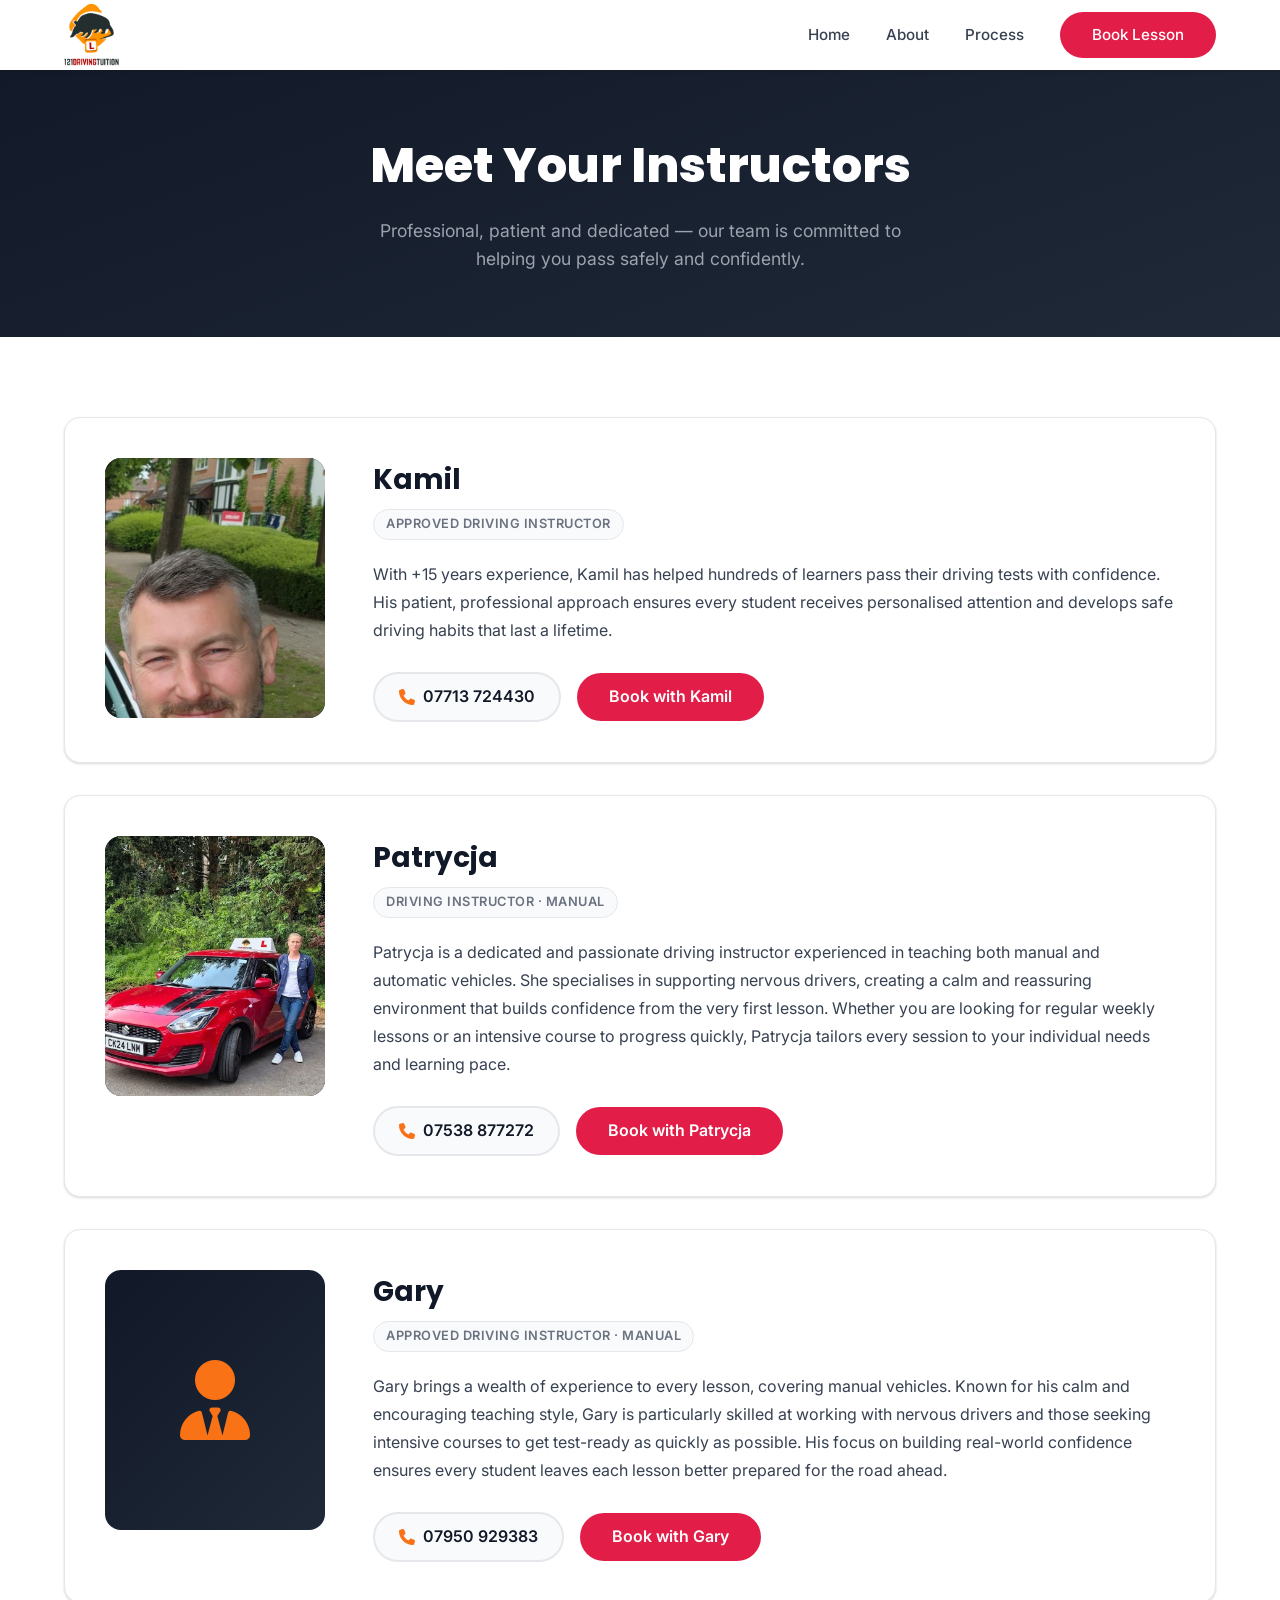
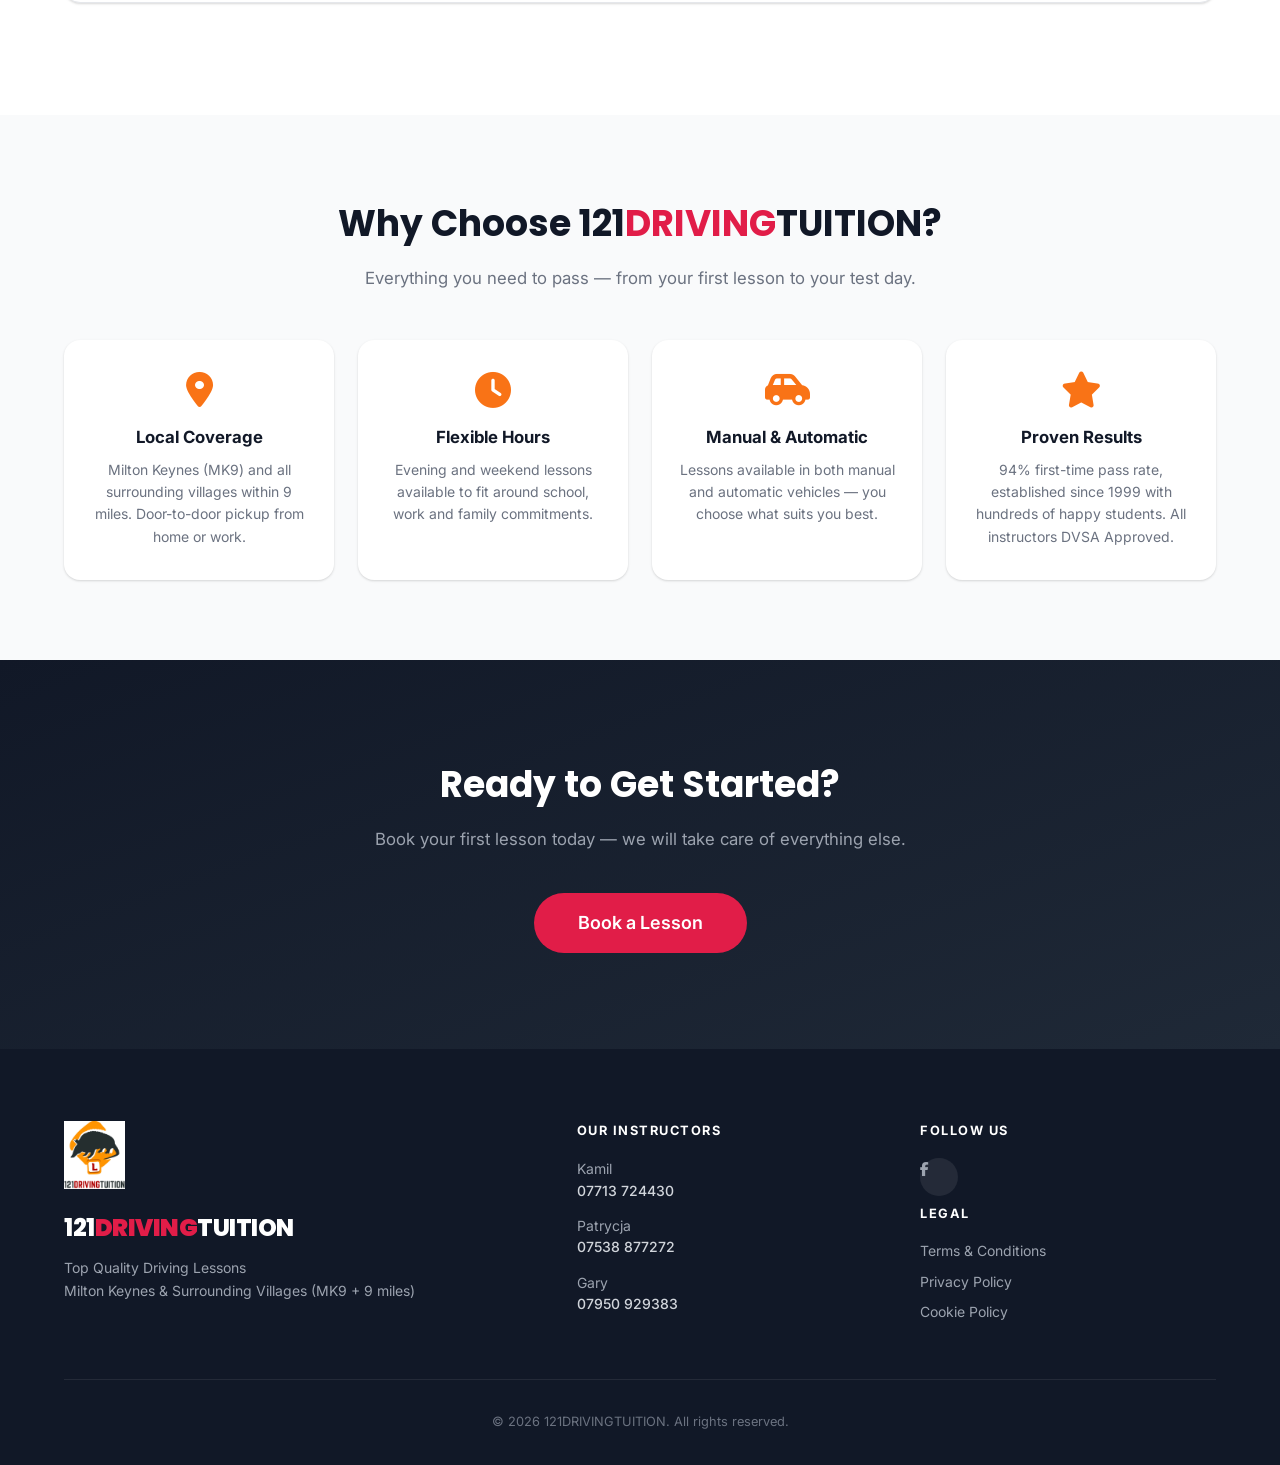
==== commit 922e6158: "Fix Kamil photo alignment: shift up to center 5% to show full face" ====
--- a/about.html
+++ b/about.html
@@ -46,7 +46,7 @@
       <!-- Kamil -->
       <div class="instructor-card">
         <div class="instructor-avatar">
-          <img src="images/kc.jpeg" alt="Kamil, driving instructor" style="object-position: center 20%;">
+          <img src="images/kc.jpeg" alt="Kamil, driving instructor" style="object-position: center 5%;">
         </div>
         <div class="instructor-info">
           <h2>Kamil</h2>
